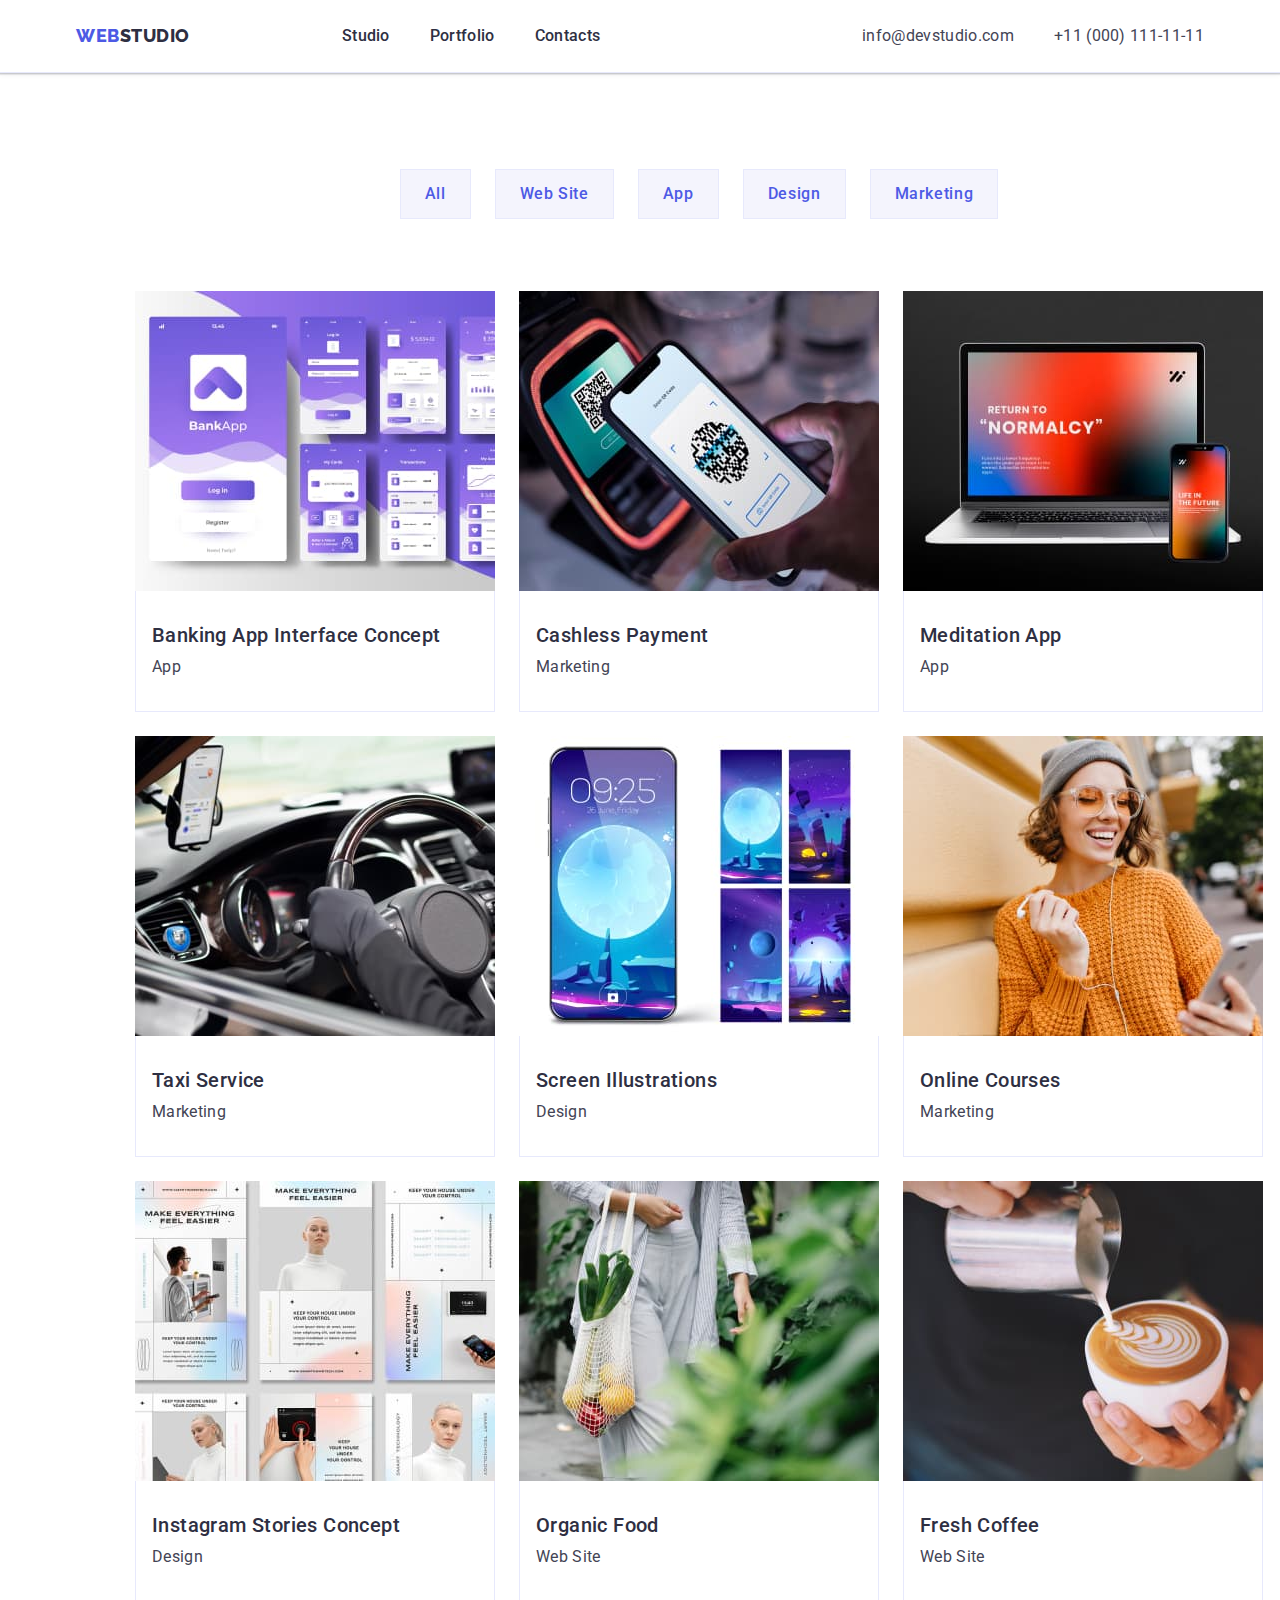
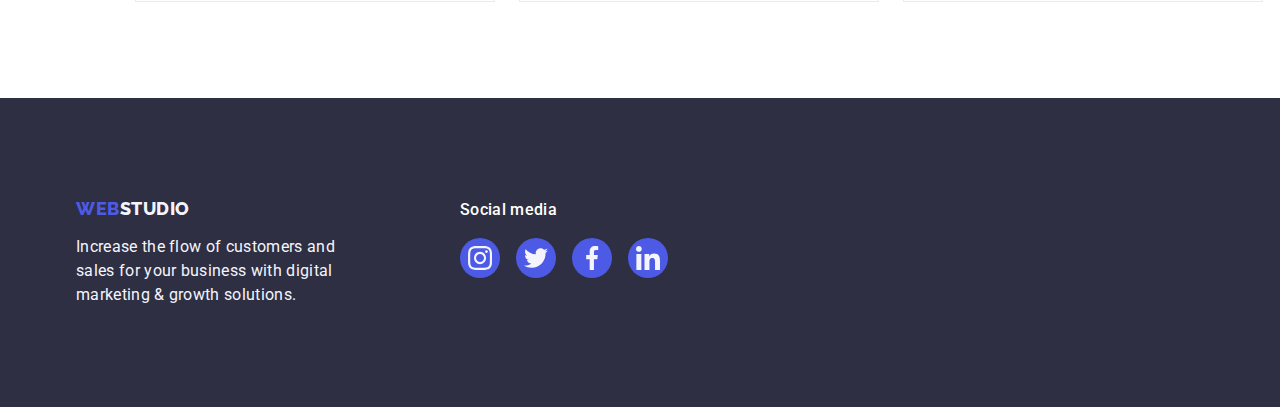
==== portfolio.html @ 1b587524 "Initial commit" ====
<!DOCTYPE html>
<html lang="en">
<head>
    <meta charset="UTF-8">
    <meta http-equiv="X-UA-Compatible" content="IE=edge">
    <meta name="viewport" content="width=device-width, initial-scale=1.0">
    <title>Portfolio</title>
<link rel="preconnect" href="https://fonts.googleapis.com">
<link rel="preconnect" href="https://fonts.gstatic.com" crossorigin>
<link href="https://fonts.googleapis.com/css2?family=Raleway:wght@800&family=Roboto:wght@400;500;700&display=swap"
 rel="stylesheet">
<link rel="stylesheet" href="https://cdnjs.cloudflare.com/ajax/libs/modern-normalize/1.1.0/modern-normalize.min.css">
<link rel="stylesheet" href="./css/styles.css">
</head>
<body>
    <!--Header-->
    <header class="header">
        <div class="container  main-nav">
            <nav class="site-nav">
                <a href="./index.html" class="logo logo-header link">Web<span class="header-brand">Studio</span></a>
    
                <ul class="site-menu list">
                    <li class="item"><a href="./index.html" class="menu link">Studio</a></li>
                    <li class="item"><a href="./portfolio.html" class="menu link">Portfolio</a></li>
                    <li class="item"><a href="" class="menu link">Contacts</a></li>
                </ul>
            </nav>
    
            <address class="adress">
                <ul class="adress-list list">
                    <li class="item">
                        <a href="mailto:info@devstudio.com" class="contact link">info@devstudio.com</a>
                    </li>
                    <li class="item">
                        <a href="tel:+110001111111" class="contact link">+11 (000) 111-11-11</a>
                    </li>
                </ul>
            </address>
        </div>
    </header>
<!--Main-->
<main>
    <!--Section Portfolio-->
    <section class="portfolio">
        
       <div class="container">
            <h1 class="visually-hidden">Portfolio</h1>
            <ul class="portfolio-filters list">
                <li class="item"><button type="button" class="button secondary">All</button></li>
                <li class="item"><button type="button" class="button secondary">Web Site</button></li>
                <li class="item"><button type="button" class="button secondary">App</button></li>
                <li class="item"><button type="button" class="button secondary">Design</button></li>
                <li class="item"><button type="button" class="button secondary">Marketing</button></li>
            </ul>
            <ul class="card-set list">
                <li class="card-set-item">
                    <a href="" class="link portfolio-item">                        
                        <img src="./images/portfolio/project-card1.jpg" alt="Banking App" width="360" height="300">
                            <div class="portfolio-card">
                                <h2 class="portfolio-title">Banking App Interface Concept</h2>
                                <p class="portfolio-description">App</p>
                            </div>
                    </a>
                </li>

                <li class="card-set-item">
                    <a href="" class="link portfolio-item">                       
                        <img src="./images/portfolio/project-card2.jpg" alt="Cashless Payment" width="360" height="300">
                            <div class="portfolio-card">
                                <h2 class="portfolio-title">Cashless Payment</h2>
                                <p class="portfolio-description">Marketing</p>
                            </div>
                    </a>
                </li>

                <li class="card-set-item">
                    <a href="" class="link portfolio-item">                       
                        <img src="./images/portfolio/project-card3.jpg" alt="Meditation App" width="360" height="300">
                            <div class="portfolio-card">
                                <h2 class="portfolio-title">Meditation App</h2>
                                <p class="portfolio-description">App</p>
                            </div>
                    </a>
                </li>

                <li class="card-set-item">
                    <a href="" class="link portfolio-item">                        
                        <img src="./images/portfolio/project-card4.jpg" alt="Taxi Service" width="360" height="300">
                            <div class="portfolio-card">
                                <h2 class="portfolio-title">Taxi Service</h2>
                                <p class="portfolio-description">Marketing</p>
                            </div>
                    </a>
                </li>

                <li class="card-set-item">
                    <a href="" class="link portfolio-item">                        
                        <img src="./images/portfolio/project-card5.jpg" alt="Screen Illustrations" width="360" height="300">
                            <div class="portfolio-card">
                                <h2 class="portfolio-title">Screen Illustrations</h2>
                                <p class="portfolio-description">Design</p>
                            </div>
                    </a>
                </li>

                <li class="card-set-item">
                    <a href="" class="link portfolio-item">                        
                        <img src="./images/portfolio/project-card6.jpg" alt="Online Courses" width="360" height="300">
                        <div class="portfolio-card">
                            <h2 class="portfolio-title">Online Courses</h2>
                            <p class="portfolio-description">Marketing</p>
                        </div>
                    </a>
                </li>

                <li class="card-set-item">
                    <a href="" class="link portfolio-item">
                        <img src="./images/portfolio/project-card7.jpg" alt="Instagram Stories Concept" width="360" height="300">
                            <div class="portfolio-card">
                                <h2 class="portfolio-title">Instagram Stories Concept</h2>
                                <p class="portfolio-description">Design</p>
                            </div>
                    </a>
                </li>

                <li class="card-set-item">
                    <a href="" class="link portfolio-item">
                         <img src="./images/portfolio/project-card8.jpg" alt="Organic Food" width="360" height="300">
                            <div class="portfolio-card">
                                <h2 class="portfolio-title">Organic Food</h2>
                                <p class="portfolio-description">Web Site</p>
                            </div>
                    </a>
                </li>

                <li class="card-set-item">
                    <a href="" class="link portfolio-item">
                         <img src="./images/portfolio/project-card9.jpg" alt="Fresh Coffee" width="360" height="300">
                            <div class="portfolio-card">
                                 <h2 class="portfolio-title">Fresh Coffee</h2>
                                 <p class="portfolio-description">Web Site</p>
                            </div>
                    </a>
                </li>
            </ul>
         
        </div>
    </section>
</main>
<!--Section Footer-->
    
    <footer class="footer">
        <div class="container footer-container">
    
            <div>
                <a href="./index.html" class=" footer-logo logo link">Web<span class="footer-brand">Studio</span></a>
                <p class="footer-description">
                    Increase the flow of customers and sales for your business
                    with digital marketing & growth solutions.
                </p>
            </div>
            <div>
                <p class="social-media">Social media</p>
                <ul class="icon-set icon-footer list">
                    <li class="icon-set-item">
                        <a href="" class="link social-icon social-icon-footer">
    
                            <svg width="24" height="24" class="social-btn">
                                <use href="./images/icon.svg#icon-instagram"></use>
                            </svg>
    
                        </a>
                    </li>
                    <li class="icon-set-item">
                        <a href="" class="link social-icon social-icon-footer">
                            <svg width="24" height="24" class="social-btn">
                                <use href="./images/icon.svg#icon-twitter"></use>
                            </svg>
                        </a>
                    </li>
                    <li class="icon-set-item">
                        <a href="" class="link social-icon social-icon-footer">
                            <svg width="24" height="24" class="social-btn">
                                <use href="./images/icon.svg#icon-facebook"></use>
                            </svg>
                        </a>
                    </li>
                    <li class="icon-set-item">
                        <a href="" class="link social-icon social-icon-footer">
                            <svg width="24" height="24" class="social-btn">
                                <use href="./images/icon.svg#icon-linkedin"></use>
                            </svg>
                        </a>
                    </li>
                </ul>
            </div>
        
    
        </div>
    </footer>
</body>
</html>
---- css/styles.css ----
:root{

        --color-iris: #4d5ae5;
        --color-ocean: #404bbf;
        --color-navy-blue: #2e2f42;
        --color-green: #31d0aa;
        --color-slate: #434455;
        --color-light-slate: #8e8f99;        
        --color-cornflower: #e7e9fc;
        --color-cloud: #f4f4fd;        
        --color-navy-blue-modal: #2e2f42;
        --color-grey: #2e2f42;
        --color-white: #ffffff;
        --color-dairy: #fcfcfc;
        --color-icon: #afb1b8;
        --items: 3;
        --indent: 24px;
}

body {
    background-color: var(--color-white);
    color:var(--color-slate);
    font-family: Roboto, sans-serif;    
}

img {
    display: block;
    max-width: 100%;
    height: auto;
}

h1,h2,h3,h4,h5,h6,p {
    margin: 0;
}

.section {
    padding-top: 120px;
    padding-bottom: 120px;
}

.container {
    margin-right: auto;
    margin-left: auto;
    width: 1158px;
    padding: 0 15px;
}

.list{
    list-style: none;
    padding: 0;
    margin: 0;
}

.link{
    text-decoration: none;
}

.visually-hidden {
    position: absolute;
    width: 1px;
    height: 1px;
    margin: -1px;
    border: 0;
    padding: 0;
    white-space: nowrap;
    clip-path: inset(100%);
    clip: rect(0 0 0 0);
    overflow: hidden;
}

.subtitle {
    margin-top: 0;
    margin-bottom: 8px;

    color: var(--color-navy-blue);
    font-weight: 500;
    font-size: 20px;
    line-height: 1.2;
    letter-spacing: 0.02em;
    text-transform: capitalize;
}

.description {
    margin-top: 0;
    margin-bottom: 0;
    letter-spacing: 0.02em;
    font-size: 16px;
    line-height: 1.5;
}

/**
  |============================
  | Social icons
  |============================
*/
.social-icon {
    display: flex;
    align-items: center;
    justify-content: center;
    border-radius: 50%;
    width: 100%;
    height: 100%;
    background-color: var(--color-iris);
}
.icon-set {
    display: flex;
    justify-content: center;
    gap: var(--indent);
}

.icon-set-item {
    width: 40px;
    height: 40px;
}

.social-btn {
    fill: var(--color-cloud);
}

/**
  |============================
  | Buttons
  |============================
*/

.button {
    display: block;       
    text-align: center;    

    font-family: inherit;
    font-weight: 500;
    font-size: 16px;
    line-height: 1.5;
    letter-spacing: 0.04em;

    color: var(--color-white);
    background-color: var(--color-iris);  
    
    cursor: pointer;   
    
}

.button.primary {
    min-width: 169px;
    height: 56px;
    padding: 16px 32px;
    margin: 0 auto;
    border: none;
    border-radius: 4px;
    
    color: var(--color-white);
    background-color: var(--color-iris);
}

.button.secondary {
    padding: 12px 24px;
    color: var(--color-iris);

    background-color: var(--color-cloud);
    border: 1px solid var(--color-cornflower);
}

.button.primary:hover,
.button.primary:focus {
    background-color: var(--color-ocean);
}

.button.secondary:hover,
.button.secondary:focus {
    color: var(--color-white);
    background-color: var(--color-ocean);

    border: 1px solid transparent;
    box-shadow: 0px 3px 1px rgba(0, 0, 0, 0.1),
        0px 2px 1px rgba(0, 0, 0, 0.08),
        0px 2px 2px rgba(0, 0, 0, 0.12);
}

/**
  |============================
  | Logo
  |============================
*/

.logo {
    display: block;
    padding: 24px 0;      
    
    font-family: Raleway, sans-serif;
    font-weight: 800;
    font-size: 18px;
    line-height: 1.17;
    letter-spacing: 0.03em;
    text-transform: uppercase;

    color: var(--color-iris);
}

/**
  |============================
  | Card-set
  |============================
*/

.card-set {
    display: flex;
    flex-wrap: wrap;
    gap: var(--indent);
}

.card-set-item{
    width: calc((100% - var(--indent) * (var(--items) - 1)) / var(--items));
}

/**
  |============================
  | Header
  |============================
*/

.header {
    border-bottom: 1px solid var(--color-cornflower);
    box-shadow: 0px 2px 1px rgba(46, 47, 66, 0.08),
        0px 1px 1px rgba(46, 47, 66, 0.16),
        0px 1px 6px rgba(46, 47, 66, 0.08);
}

.logo-header{
    margin-right: 76px;
}

.main-nav{
    display: flex;       
    align-items: center;
}

.header-brand {
    
    color: var(--color-navy-blue);
}

.header-brand:hover,
.header-brand:focus {
    color: var(--color-iris);
}

.site-nav{
    display: flex;
    align-items: center;
    margin-right: auto;
}

.site-menu {
    display: flex;
    margin-left: 76px;
    gap: 40px;   
}

.site-menu .menu {
    display: block;
    padding: 24px 0;
   
    font-weight: 500;
    font-size: 16px;
    line-height: 1.5;  
    letter-spacing: 0.02em; 

    color: var(--color-navy-blue);
}

.site-menu .menu:hover,
.site-menu .menu:focus
{
    color:var(--color-ocean);
}
.adress{
    display: flex;
    font-style: normal;
   
}

.adress-list{
    display: flex;
    gap: 40px;   
}

.adress-list .contact{
    display: block;
    padding: 24px 0;

    font-size: 16px;
    line-height: 1.5;
    letter-spacing: 0.02em;

    color: var(--color-slate);
}

.adress-list .contact:hover,
.adress-list .contact:focus
{
    color:var(--color-ocean);
}

.title {
    margin-bottom: 72px;
    text-align: center;
    
    font-weight: 700;
    font-size: 36px;
    line-height: 1.1;
    letter-spacing: 0.02em;    
    text-transform: capitalize;

    color: var(--color-navy-blue);
}

/**
  |============================
  | section hero
  |============================
*/

.hero {
    max-width: 1440px;
    min-height: 600px;
    padding-top: 188px;
    padding-bottom: 188px;
    text-align: center;
    margin-left: auto;
    margin-right: auto;

    background-color: var(--color-iris);
    background-image: linear-gradient(rgba(46, 47, 66, 0.7), rgba(46, 47, 66, 0.7)),
    url(../images/img-name.jpg);
    background-repeat: no-repeat;
    background-position: center;
    background-size: cover; 
}

.hero-title{
    max-width: 496px;
    margin: 0 auto 48px;
      
    font-style: normal;
    font-weight: 700;
    font-size: 56px;
    line-height: 1.07;
    letter-spacing: 0.02em; 

    color: var(--color-white);
}

/**
  |============================
  | Section Features
  |============================
*/

.features-list {
    --items: 4;
}

.svg-icon {
    height: 112px;
    padding: 24px 100px;
    margin-bottom: 8px;
    display: flex;
    align-items: center;
    justify-content: center;
    border-radius: 4px;   
   
    background-color: var(--color-cloud);
}

/**
  |============================
  | Section Works
  |============================
*/

.section-work {
    padding-top: 0;
}

/**
  |============================
  | Section Team
  |============================
*/

.section-team {
    background-color: var(--color-cloud);
}

.team-list {
    --items: 4;
}

.team-list .item {
    background-color: var(--color-white);
    box-shadow: 0px 1px 6px rgba(46, 47, 66, 0.08), 0px 1px 1px rgba(46, 47, 66, 0.16), 0px 2px 1px rgba(46, 47, 66, 0.08);
    border-radius: 0px 0px 4px 4px;
}

.team-card {
    padding: 32px 0;
}

.team-subtitle {
   text-align: center;
}

.team-description {
    text-align: center;
    margin-bottom: 8px;
}

.social-icon-team:hover,
.social-icon-team:focus {
    background-color: var(--color-ocean);
}

/**
  |============================
  | Section Customers
  |============================
*/

.link-customers{
    display: flex;
    align-items: center;
    justify-content: center;
    width: 100%;
    height: 100%;
    border: 1px solid var(--color-light-slate);    
    border-radius: 4px;

    color: var(--color-icon);
}

.link-customers:hover,
.link-customers:focus {
    border-color: var(--color-ocean);
    color: var(--color-ocean);
   
}

.list-customers{
    --items: 6;
}

.customer-card {
    height: 88px;
}

.icon-customers {
 fill: currentColor;
}

/**
  |============================
  | Footer
  |============================
*/

.footer{
    padding-top: 100px;
    padding-bottom: 100px;

    background-color: var(--color-navy-blue);
    color: var(--color-cloud);
    
}

.footer-container{
    display: flex;
    align-items: baseline;
    gap: 120px;
}

.footer-logo {
    margin-bottom: 16px;
    padding: 0;
}

.footer-brand{
    color: var(--color-cloud);
}

.footer-brand:hover,
.footer-brand:focus{
    color: var(--color-iris);
}

.footer-description {
    width: 264px;  

    font-size: 16px;
    line-height: 1.5;
    letter-spacing: 0.02em;   
       
    color: var(--color-cloud);
}

.social-media{
    margin-bottom: 16px;

    font-weight: 500;
    font-size: 16px;
    line-height: 1.5;
    letter-spacing: 0.02em;

    color: var(--color-white);
}

.icon-footer {
    --indent: 16px;
}

.social-icon-footer:hover,
.social-icon-footer:focus {
    background-color: var(--color-green);
}

/**
  |============================
  | Portfolio
  |============================
*/

.portfolio{
    padding: 96px 120px;
}

.portfolio-filters {
    display: flex;
    justify-content: center;
    margin-bottom: 72px;
    gap: 24px;
}

.portfolio-item {
    display: block;
}

.portfolio-item:hover,
.portfolio-item:focus {
    box-shadow: 0px 1px 6px rgba(46, 47, 66, 0.08),
        0px 1px 1px rgba(46, 47, 66, 0.16),
        0px 2px 1px rgba(46, 47, 66, 0.08);
}

.portfolio-card {
    padding: 32px 16px;
    border: 1px solid var(--color-cornflower);
    border-top: none;
}

.portfolio-title {
    font-weight: 500;
    font-size: 20px;
    line-height: 1.2;
    letter-spacing: 0.02em;
    margin-bottom: 8px;

    color: var(--color-navy-blue);
}

.portfolio-description{
    font-size: 16px;
    line-height: 1.5;
    letter-spacing: 0.02em;

    color: var(--color-slate);
}
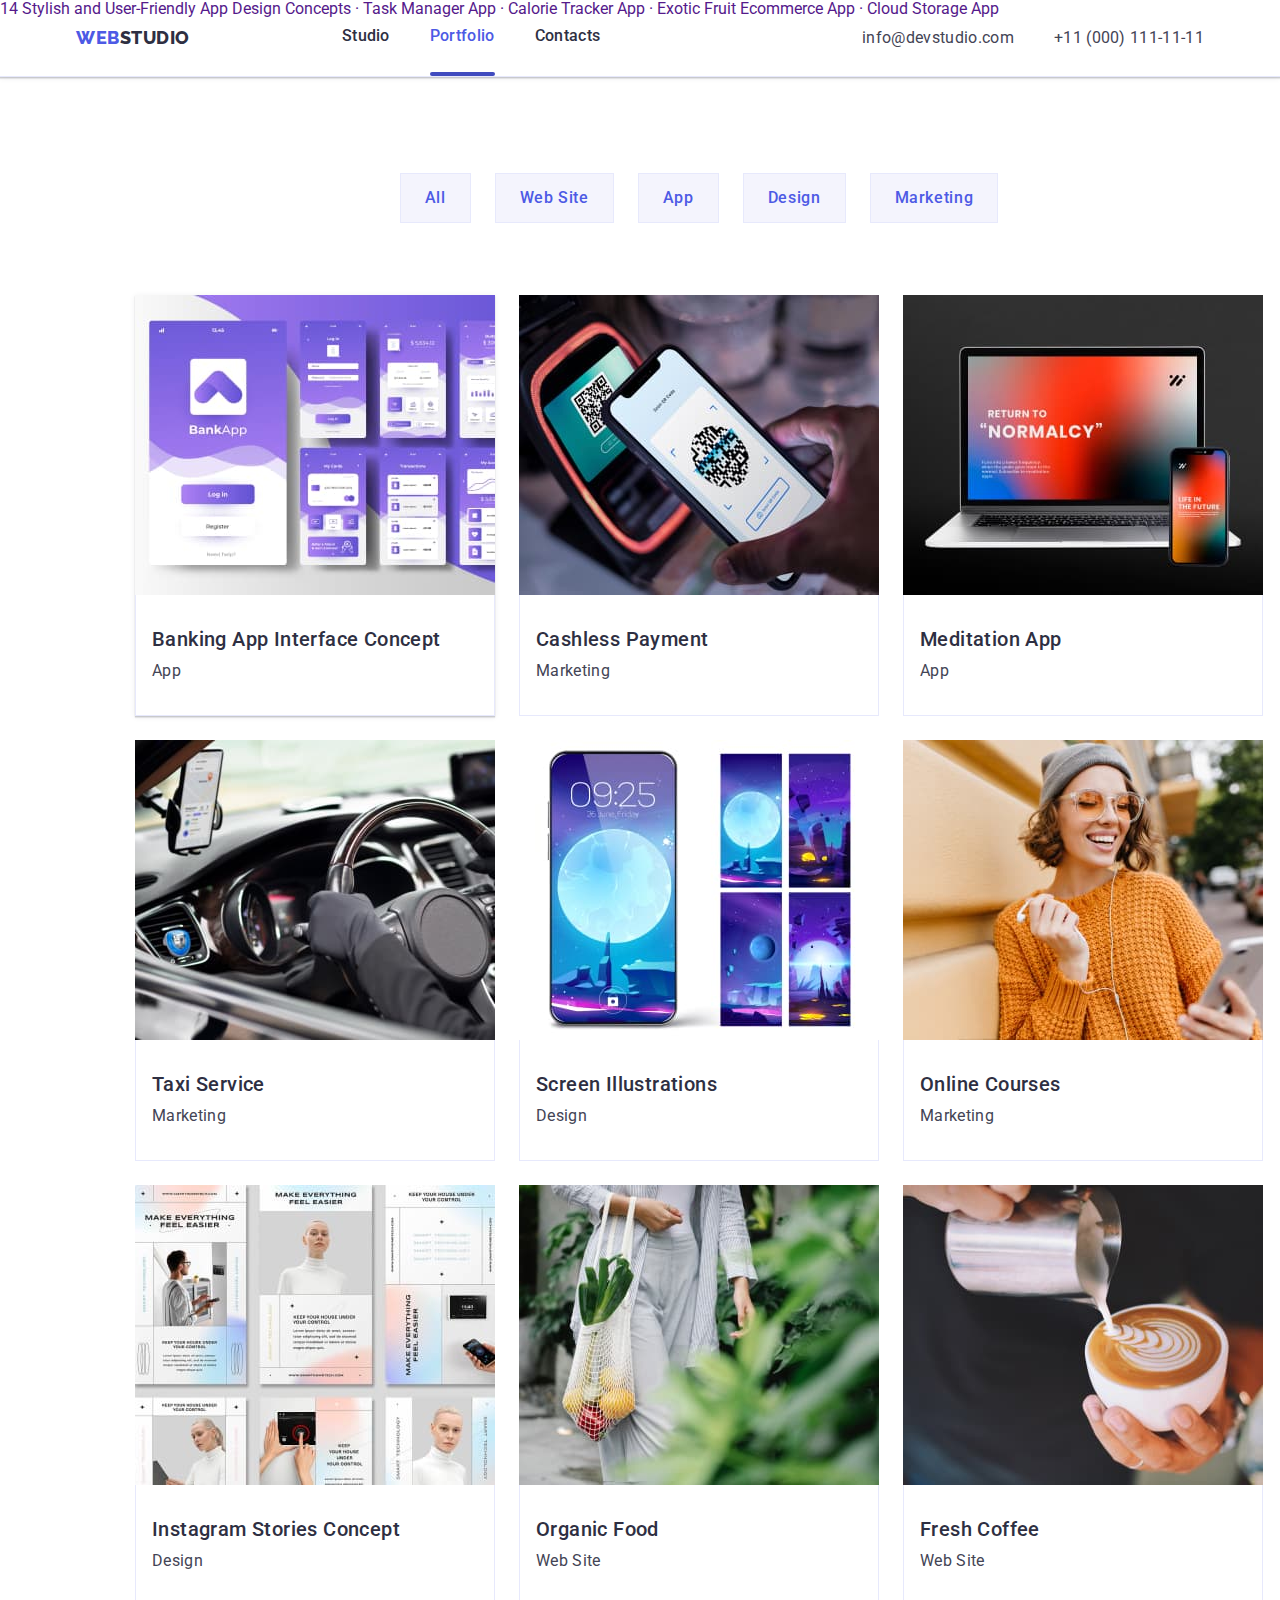
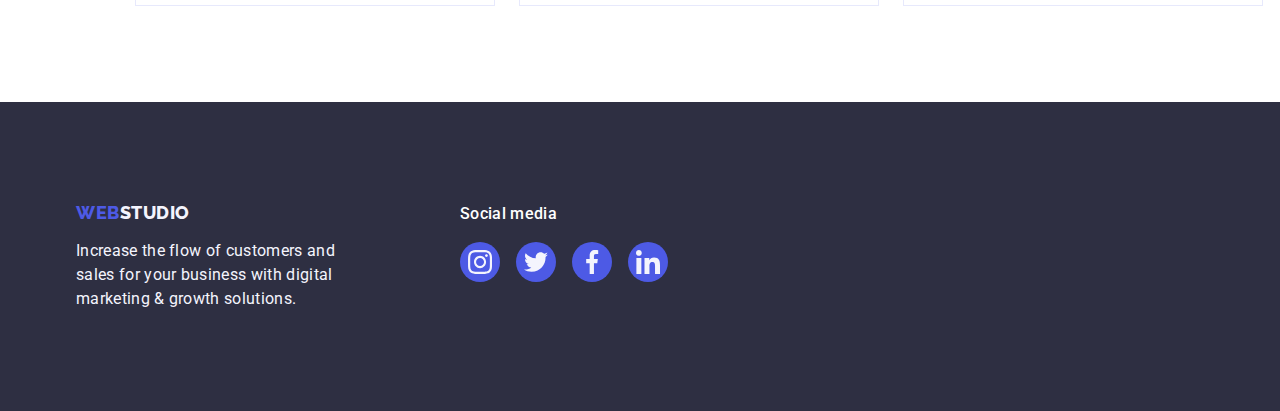
==== commit 73e3d235: "u" ====
--- a/portfolio.html
+++ b/portfolio.html
@@ -21,7 +21,7 @@
     
                 <ul class="site-menu list">
                     <li class="item"><a href="./index.html" class="menu link">Studio</a></li>
-                    <li class="item"><a href="./portfolio.html" class="menu link">Portfolio</a></li>
+                    <li class="item current-link"><a href="./portfolio.html" class="menu link current-page">Portfolio</a></li>
                     <li class="item"><a href="" class="menu link">Contacts</a></li>
                 </ul>
             </nav>
@@ -54,9 +54,16 @@
             </ul>
             <ul class="card-set list">
                 <li class="card-set-item">
-                    <a href="" class="link portfolio-item">                        
-                        <img src="./images/portfolio/project-card1.jpg" alt="Banking App" width="360" height="300">
-                            <div class="portfolio-card">
+                    <a href="" class="link portfolio-item">   
+                            <div class="portfolio-thumb">                    
+                                <img src="./images/portfolio/project-card1.jpg" alt="Banking App" width="360" height="300">                        
+                            </div> 
+                            <div class="product-description">
+                                <p>
+                                    14 Stylish and User-Friendly App Design Concepts · Task Manager App · Calorie Tracker App · Exotic Fruit Ecommerce App · Cloud Storage App
+                                </p>
+                            </div>
+                    <div class="portfolio-card">
                                 <h2 class="portfolio-title">Banking App Interface Concept</h2>
                                 <p class="portfolio-description">App</p>
                             </div>
--- a/css/styles.css
+++ b/css/styles.css
@@ -273,10 +273,23 @@
 {
     color:var(--color-ocean);
 }
+
+.site-menu .current-page {
+    color: var(--color-iris);
+}
+
+.site-menu .current-link::after {
+    display: block;  
+    content: "";
+    width: 100%;
+    height: 4px;
+    background-color: var(--color-ocean);    
+    border-radius: 2px;
+}
+
 .adress{
     display: flex;
-    font-style: normal;
-   
+    font-style: normal;   
 }
 
 .adress-list{
@@ -540,15 +553,46 @@
 }
 
 .portfolio-item {
-    display: block;
-}
-
+    display: block; 
+}
+.portfolio-thumb {
+   position: relative;
+}
+
+.portfolio-thumb::before {
+    display: inline-block;
+    position:absolute;
+    content: "";
+    width: 100%;
+    height: 100%;
+    background-color: var(--color-iris);
+    opacity: 0;
+ }
+.portfolio-thumb:hover::before {
+    opacity: 1;
+ }
 .portfolio-item:hover,
 .portfolio-item:focus {
     box-shadow: 0px 1px 6px rgba(46, 47, 66, 0.08),
         0px 1px 1px rgba(46, 47, 66, 0.16),
         0px 2px 1px rgba(46, 47, 66, 0.08);
 }
+
+.product-description {
+    position: absolute;
+    top: 0;
+    left: 0;
+    width: 100%;
+    height: 100%;
+    opacity: 1;
+ }
+.product-description:hover {
+    opacity: 1; 
+}
+.portfolio-thumb {
+   position: relative;
+}
+
 
 .portfolio-card {
     padding: 32px 16px;
@@ -574,4 +618,49 @@
     color: var(--color-slate);
 }
 
-
+/* Modal wiev*/
+
+.backdrop{
+  position: fixed;
+  top: 0;
+  left: 0;
+  width: 100%;
+  height: 100%;
+  background-color: linear-gradient(rgba(46, 47, 66, 0.7), rgba(46, 47, 66, 0.7));
+}
+
+.backdrop.is-hidden {
+  opacity: 0;
+  pointer-events: none;
+  }
+
+.modal{
+    position: absolute;
+    top: 50%;
+    left: 50%;
+    transform: translate(-50%, -50%);
+
+    min-width: 408px;
+    min-height: 576px;
+    
+    background-color: var(--color-white);
+} 
+
+.btn-close {
+    position: absolute;
+    right: 0;
+    top: 0;
+
+    display: block;
+    width: 24px;
+    height: 24px;       
+    text-align: center;    
+    border: none;
+
+    background-image: url(../images/main-page/close.png);
+    background-repeat: no-repeat;
+    background-position: center;
+    background-size: cover; 
+   
+    background-color: var(--color-white);
+  } 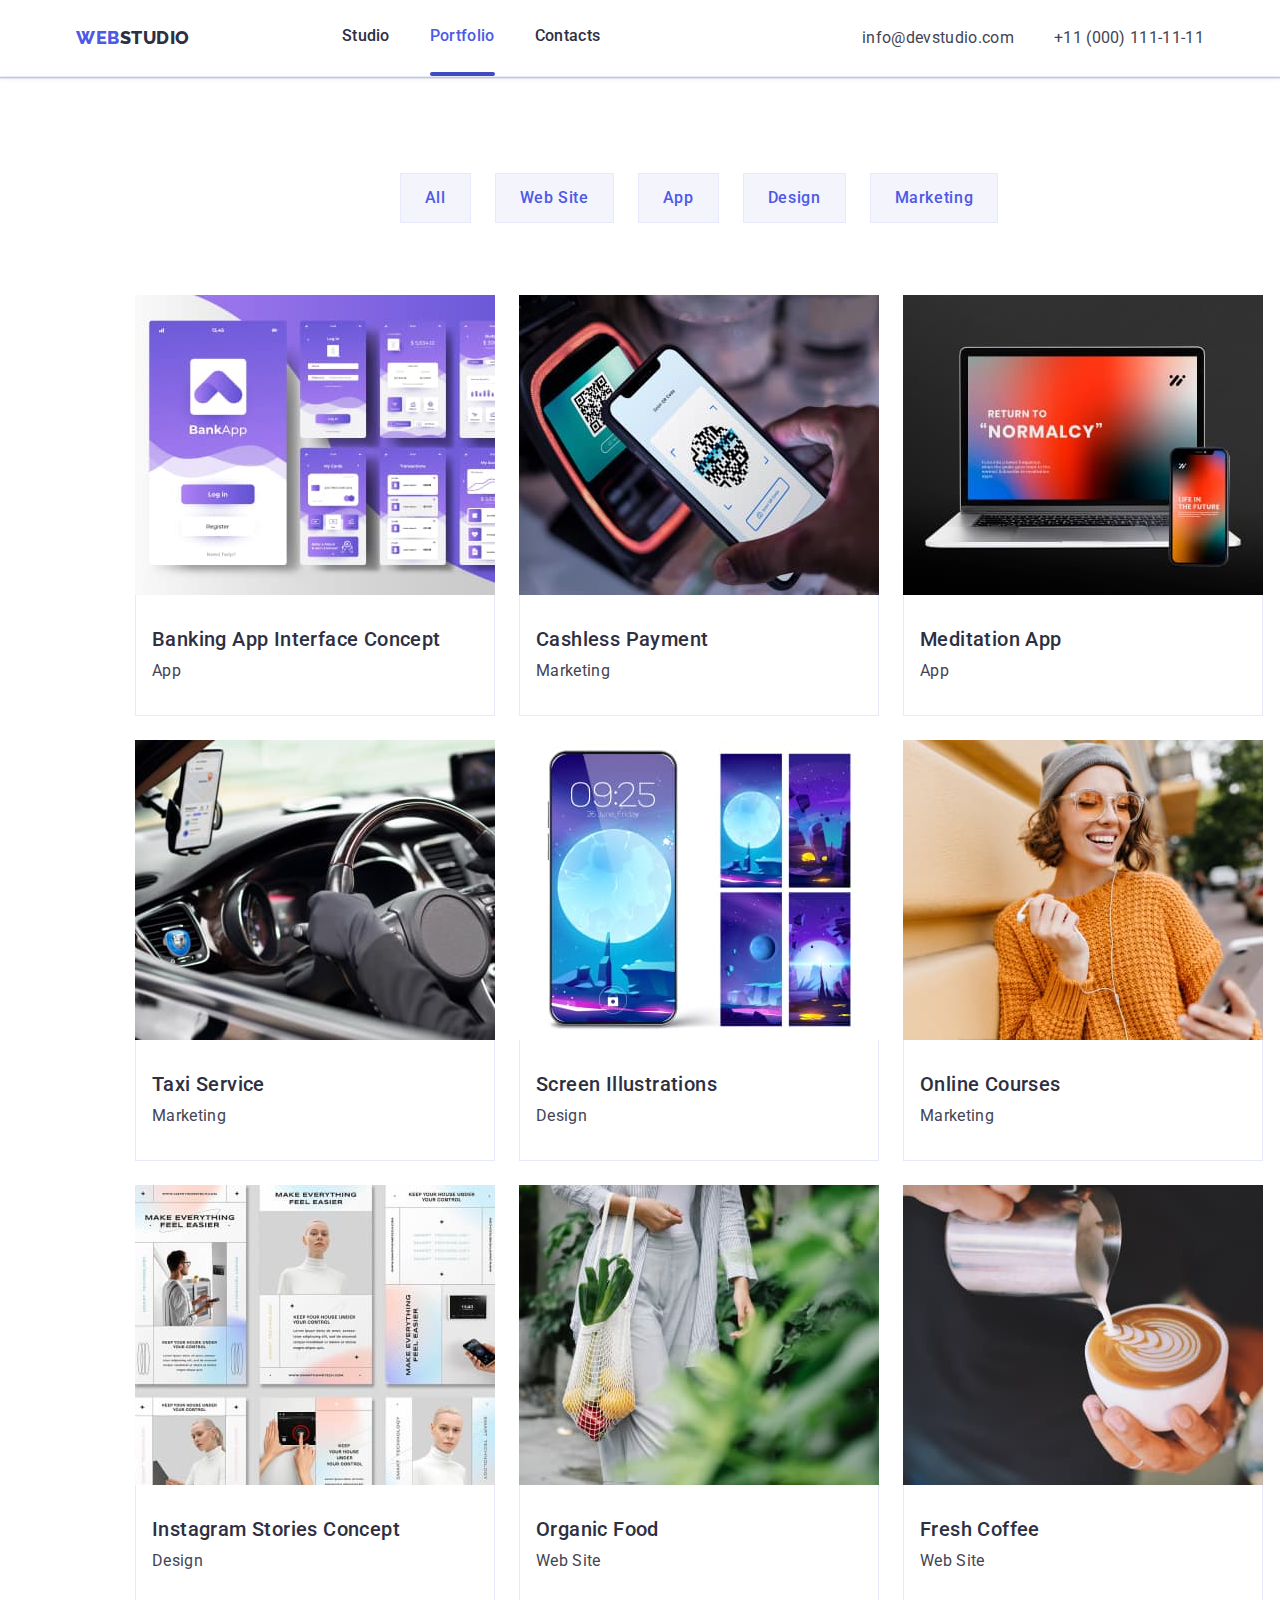
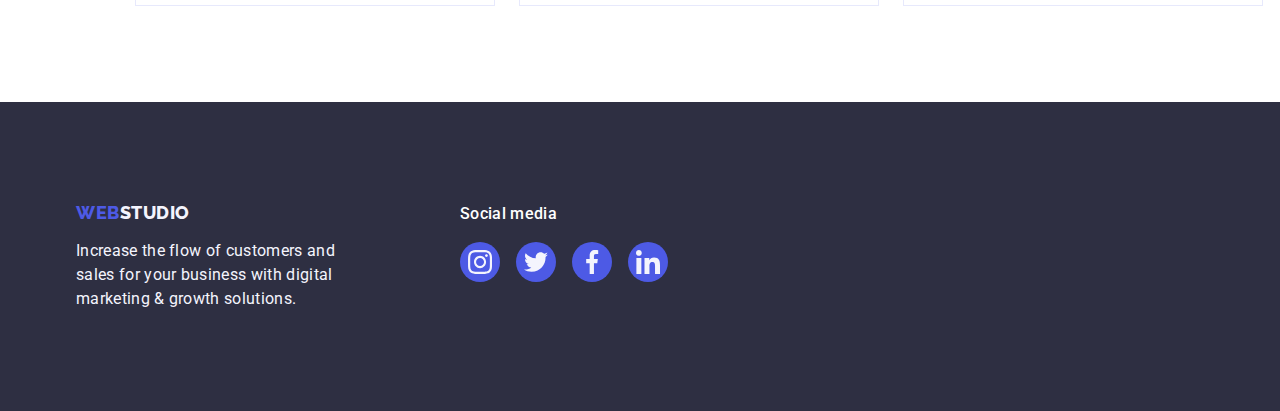
==== commit 722a8f16: "update styles.css" ====
--- a/portfolio.html
+++ b/portfolio.html
@@ -55,15 +55,18 @@
             <ul class="card-set list">
                 <li class="card-set-item">
                     <a href="" class="link portfolio-item">   
-                            <div class="portfolio-thumb">                    
+                               <div class="portfolio-thumb">               
+                                
                                 <img src="./images/portfolio/project-card1.jpg" alt="Banking App" width="360" height="300">                        
-                            </div> 
+                            
                             <div class="product-description">
                                 <p>
                                     14 Stylish and User-Friendly App Design Concepts · Task Manager App · Calorie Tracker App · Exotic Fruit Ecommerce App · Cloud Storage App
                                 </p>
                             </div>
-                    <div class="portfolio-card">
+                            </div>
+                           
+                            <div class="portfolio-card">
                                 <h2 class="portfolio-title">Banking App Interface Concept</h2>
                                 <p class="portfolio-description">App</p>
                             </div>
@@ -71,18 +74,40 @@
                 </li>
 
                 <li class="card-set-item">
-                    <a href="" class="link portfolio-item">                       
-                        <img src="./images/portfolio/project-card2.jpg" alt="Cashless Payment" width="360" height="300">
-                            <div class="portfolio-card">
+                    <a href="" class="link portfolio-item"> 
+                        <div class="portfolio-thumb">
+                        
+                            <img src="./images/portfolio/project-card2.jpg" alt="Cashless Payment" width="360" height="300">
+                       
+                        <div class="product-description">
+                            <p>
+                                14 Stylish and User-Friendly App Design Concepts · Task Manager App · Calorie Tracker App · Exotic Fruit Ecommerce
+                                App · Cloud Storage App
+                            </p>
+                        </div>  
+                        </div> 
+                        
+                        <div class="portfolio-card">
                                 <h2 class="portfolio-title">Cashless Payment</h2>
                                 <p class="portfolio-description">Marketing</p>
-                            </div>
-                    </a>
-                </li>
-
-                <li class="card-set-item">
-                    <a href="" class="link portfolio-item">                       
-                        <img src="./images/portfolio/project-card3.jpg" alt="Meditation App" width="360" height="300">
+                        </div>
+                    </a>
+                </li>
+
+                <li class="card-set-item">
+                    <a href="" class="link portfolio-item">  
+                        <div class="portfolio-thumb">
+                        
+                            <img src="./images/portfolio/project-card3.jpg" alt="Meditation App" width="360" height="300">
+                            
+                            <div class="product-description">
+                                <p>
+                                    14 Stylish and User-Friendly App Design Concepts · Task Manager App · Calorie Tracker App · Exotic Fruit
+                                    Ecommerce
+                                    App · Cloud Storage App
+                                </p>
+                            </div>
+                            </div>
                             <div class="portfolio-card">
                                 <h2 class="portfolio-title">Meditation App</h2>
                                 <p class="portfolio-description">App</p>
@@ -91,28 +116,64 @@
                 </li>
 
                 <li class="card-set-item">
-                    <a href="" class="link portfolio-item">                        
-                        <img src="./images/portfolio/project-card4.jpg" alt="Taxi Service" width="360" height="300">
-                            <div class="portfolio-card">
+                    <a href="" class="link portfolio-item">
+                        <div class="portfolio-thumb">
+                        
+                            <img src="./images/portfolio/project-card4.jpg" alt="Taxi Service" width="360" height="300">
+                       
+                        <div class="product-description">
+                            <p>
+                                14 Stylish and User-Friendly App Design Concepts · Task Manager App · Calorie Tracker App · Exotic Fruit
+                                Ecommerce
+                                App · Cloud Storage App
+                            </p>
+                            </div>
+                        </div>
+                           
+                        <div class="portfolio-card">
                                 <h2 class="portfolio-title">Taxi Service</h2>
                                 <p class="portfolio-description">Marketing</p>
-                            </div>
-                    </a>
-                </li>
-
-                <li class="card-set-item">
-                    <a href="" class="link portfolio-item">                        
+                        </div>
+                    </a>
+                </li>
+
+                <li class="card-set-item">
+                    <a href="" class="link portfolio-item">   
+                        <div class="portfolio-thumb">
+
                         <img src="./images/portfolio/project-card5.jpg" alt="Screen Illustrations" width="360" height="300">
-                            <div class="portfolio-card">
+                           
+                        <div class="product-description">
+                                <p>
+                                    14 Stylish and User-Friendly App Design Concepts · Task Manager App · Calorie Tracker App · Exotic Fruit
+                                    Ecommerce
+                                    App · Cloud Storage App
+                                </p>
+                        </div>
+                        </div> 
+                            
+                        <div class="portfolio-card">
                                 <h2 class="portfolio-title">Screen Illustrations</h2>
                                 <p class="portfolio-description">Design</p>
-                            </div>
-                    </a>
-                </li>
-
-                <li class="card-set-item">
-                    <a href="" class="link portfolio-item">                        
-                        <img src="./images/portfolio/project-card6.jpg" alt="Online Courses" width="360" height="300">
+                        </div>
+                    </a>
+                </li>
+
+                <li class="card-set-item">
+                    <a href="" class="link portfolio-item">
+                        <div class="portfolio-thumb">
+                        
+                            <img src="./images/portfolio/project-card6.jpg" alt="Online Courses" width="360" height="300">
+                        
+                        <div class="product-description">
+                            <p>
+                                14 Stylish and User-Friendly App Design Concepts · Task Manager App · Calorie Tracker App · Exotic Fruit
+                                Ecommerce
+                                App · Cloud Storage App
+                            </p>
+                        </div>
+                        </div>
+
                         <div class="portfolio-card">
                             <h2 class="portfolio-title">Online Courses</h2>
                             <p class="portfolio-description">Marketing</p>
@@ -122,17 +183,40 @@
 
                 <li class="card-set-item">
                     <a href="" class="link portfolio-item">
-                        <img src="./images/portfolio/project-card7.jpg" alt="Instagram Stories Concept" width="360" height="300">
-                            <div class="portfolio-card">
+                        <div class="portfolio-thumb">
+                            <img src="./images/portfolio/project-card7.jpg" alt="Instagram Stories Concept" width="360" height="300">
+                            
+                        <div class="product-description">
+                                <p>
+                                    14 Stylish and User-Friendly App Design Concepts · Task Manager App · Calorie Tracker App · Exotic Fruit
+                                    Ecommerce
+                                    App · Cloud Storage App
+                                </p>
+                        </div>
+                        </div>
+                            
+                        <div class="portfolio-card">
                                 <h2 class="portfolio-title">Instagram Stories Concept</h2>
                                 <p class="portfolio-description">Design</p>
-                            </div>
-                    </a>
-                </li>
-
-                <li class="card-set-item">
-                    <a href="" class="link portfolio-item">
-                         <img src="./images/portfolio/project-card8.jpg" alt="Organic Food" width="360" height="300">
+                        </div>
+                    </a>
+                </li>
+
+                <li class="card-set-item">
+                    <a href="" class="link portfolio-item">
+                        <div class="portfolio-thumb">
+                        
+                            <img src="./images/portfolio/project-card8.jpg" alt="Organic Food" width="360" height="300">
+                           
+                         <div class="product-description">
+                                <p>
+                                    14 Stylish and User-Friendly App Design Concepts · Task Manager App · Calorie Tracker App · Exotic Fruit
+                                    Ecommerce
+                                    App · Cloud Storage App
+                                </p>
+                        </div>
+                        </div>
+
                             <div class="portfolio-card">
                                 <h2 class="portfolio-title">Organic Food</h2>
                                 <p class="portfolio-description">Web Site</p>
@@ -142,11 +226,23 @@
 
                 <li class="card-set-item">
                     <a href="" class="link portfolio-item">
-                         <img src="./images/portfolio/project-card9.jpg" alt="Fresh Coffee" width="360" height="300">
-                            <div class="portfolio-card">
+                        <div class="portfolio-thumb">
+                         
+                            <img src="./images/portfolio/project-card9.jpg" alt="Fresh Coffee" width="360" height="300">
+                            
+                        <div class="product-description">
+                                <p>
+                                    14 Stylish and User-Friendly App Design Concepts · Task Manager App · Calorie Tracker App · Exotic Fruit
+                                    Ecommerce
+                                    App · Cloud Storage App
+                                </p>
+                        </div>
+                        </div>
+
+                        <div class="portfolio-card">
                                  <h2 class="portfolio-title">Fresh Coffee</h2>
                                  <p class="portfolio-description">Web Site</p>
-                            </div>
+                        </div>
                     </a>
                 </li>
             </ul>
--- a/css/styles.css
+++ b/css/styles.css
@@ -219,6 +219,7 @@
 */
 
 .header {
+    
     border-bottom: 1px solid var(--color-cornflower);
     box-shadow: 0px 2px 1px rgba(46, 47, 66, 0.08),
         0px 1px 1px rgba(46, 47, 66, 0.16),
@@ -334,6 +335,7 @@
 */
 
 .hero {
+    position: relative;
     max-width: 1440px;
     min-height: 600px;
     padding-top: 188px;
@@ -559,15 +561,6 @@
    position: relative;
 }
 
-.portfolio-thumb::before {
-    display: inline-block;
-    position:absolute;
-    content: "";
-    width: 100%;
-    height: 100%;
-    background-color: var(--color-iris);
-    opacity: 0;
- }
 .portfolio-thumb:hover::before {
     opacity: 1;
  }
@@ -584,7 +577,8 @@
     left: 0;
     width: 100%;
     height: 100%;
-    opacity: 1;
+    opacity: 0;
+    background-color: var(--color-iris);
  }
 .product-description:hover {
     opacity: 1; 
@@ -618,7 +612,11 @@
     color: var(--color-slate);
 }
 
-/* Modal wiev*/
+/**
+  |============================
+  | Modal wiev
+  |============================
+*/
 
 .backdrop{
   position: fixed;
@@ -627,6 +625,8 @@
   width: 100%;
   height: 100%;
   background-color: linear-gradient(rgba(46, 47, 66, 0.7), rgba(46, 47, 66, 0.7));
+outline: 1px solid red;
+
 }
 
 .backdrop.is-hidden {
@@ -636,14 +636,18 @@
 
 .modal{
     position: absolute;
-    top: 50%;
-    left: 50%;
-    transform: translate(-50%, -50%);
-
-    min-width: 408px;
-    min-height: 576px;
-    
-    background-color: var(--color-white);
+    /*top: 50%;
+    left: 50%;*/
+    top: 88px;
+    left: 516px;
+    
+   /* transform: translate(-50%, -50%);*/
+    width: 408px;
+    height: 576px;
+    
+    background: #FCFCFC;
+    box-shadow: 0px 1px 1px rgba(0, 0, 0, 0.14), 0px 1px 3px rgba(0, 0, 0, 0.12), 0px 2px 1px rgba(0, 0, 0, 0.2);
+        border-radius: 4px;
 } 
 
 .btn-close {
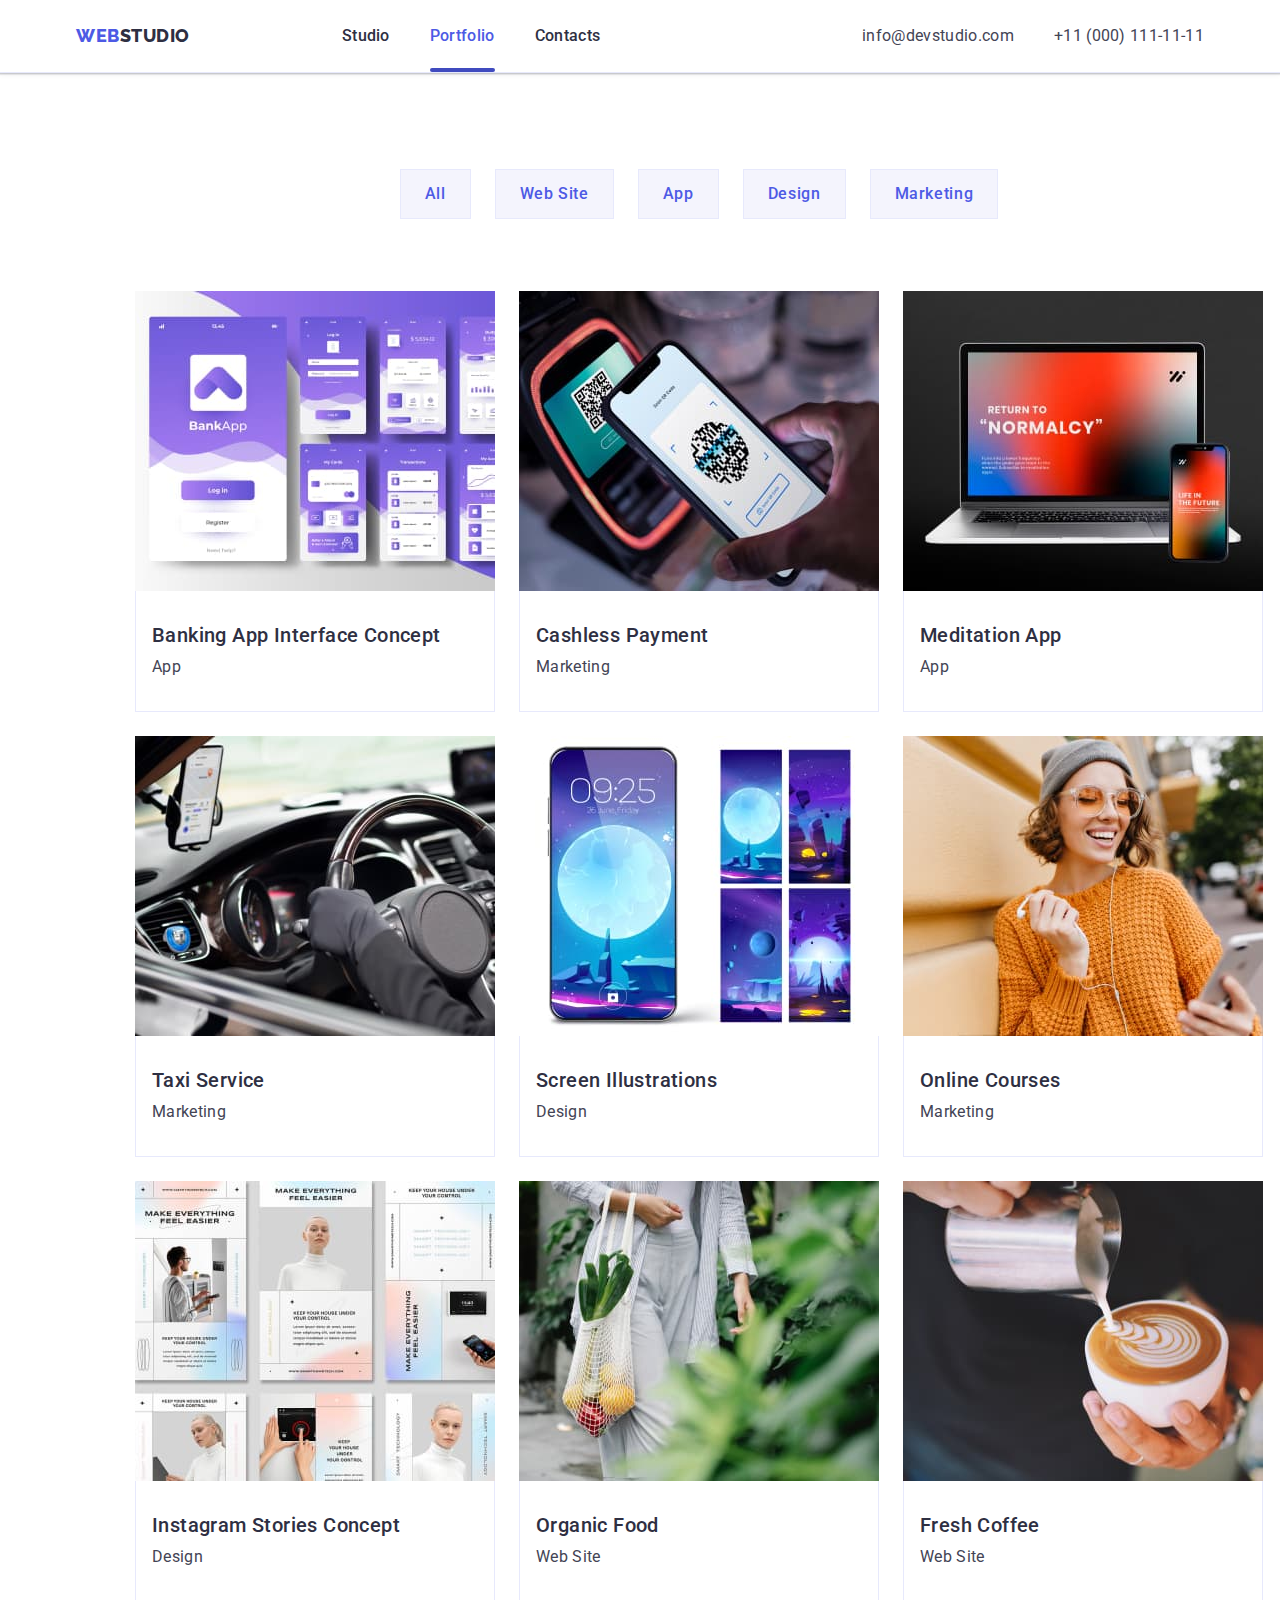
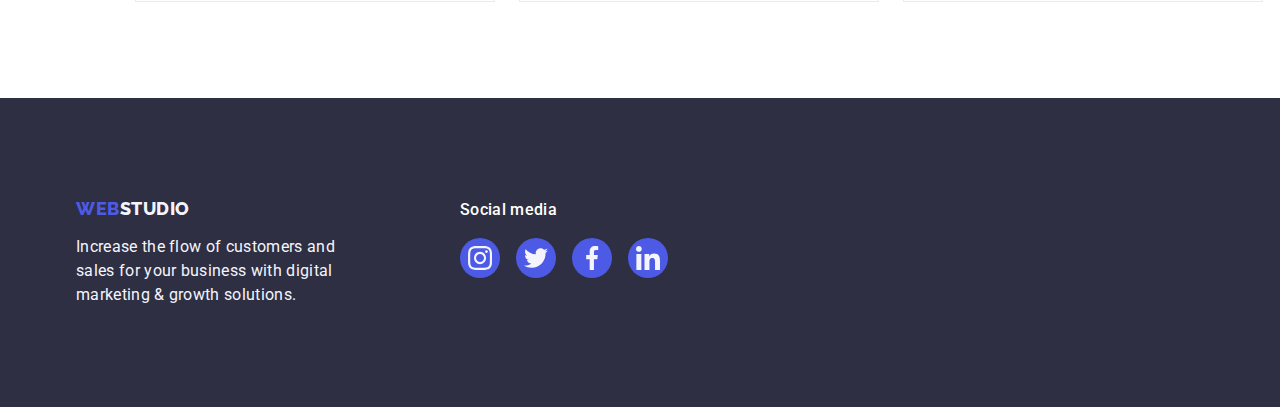
==== commit 437f1931: "update styles.css" ====
--- a/portfolio.html
+++ b/portfolio.html
@@ -55,7 +55,7 @@
             <ul class="card-set list">
                 <li class="card-set-item">
                     <a href="" class="link portfolio-item">   
-                               <div class="portfolio-thumb">               
+                               <div class="portfolio-overlay">               
                                 
                                 <img src="./images/portfolio/project-card1.jpg" alt="Banking App" width="360" height="300">                        
                             
@@ -75,7 +75,7 @@
 
                 <li class="card-set-item">
                     <a href="" class="link portfolio-item"> 
-                        <div class="portfolio-thumb">
+                        <div class="portfolio-overlay">
                         
                             <img src="./images/portfolio/project-card2.jpg" alt="Cashless Payment" width="360" height="300">
                        
@@ -96,7 +96,7 @@
 
                 <li class="card-set-item">
                     <a href="" class="link portfolio-item">  
-                        <div class="portfolio-thumb">
+                        <div class="portfolio-overlay">
                         
                             <img src="./images/portfolio/project-card3.jpg" alt="Meditation App" width="360" height="300">
                             
@@ -117,7 +117,7 @@
 
                 <li class="card-set-item">
                     <a href="" class="link portfolio-item">
-                        <div class="portfolio-thumb">
+                        <div class="portfolio-overlay">
                         
                             <img src="./images/portfolio/project-card4.jpg" alt="Taxi Service" width="360" height="300">
                        
@@ -139,7 +139,7 @@
 
                 <li class="card-set-item">
                     <a href="" class="link portfolio-item">   
-                        <div class="portfolio-thumb">
+                        <div class="portfolio-overlay">
 
                         <img src="./images/portfolio/project-card5.jpg" alt="Screen Illustrations" width="360" height="300">
                            
@@ -161,7 +161,7 @@
 
                 <li class="card-set-item">
                     <a href="" class="link portfolio-item">
-                        <div class="portfolio-thumb">
+                        <div class="portfolio-overlay">
                         
                             <img src="./images/portfolio/project-card6.jpg" alt="Online Courses" width="360" height="300">
                         
@@ -183,7 +183,7 @@
 
                 <li class="card-set-item">
                     <a href="" class="link portfolio-item">
-                        <div class="portfolio-thumb">
+                        <div class="portfolio-overlay">
                             <img src="./images/portfolio/project-card7.jpg" alt="Instagram Stories Concept" width="360" height="300">
                             
                         <div class="product-description">
@@ -204,7 +204,7 @@
 
                 <li class="card-set-item">
                     <a href="" class="link portfolio-item">
-                        <div class="portfolio-thumb">
+                        <div class="portfolio-overlay">
                         
                             <img src="./images/portfolio/project-card8.jpg" alt="Organic Food" width="360" height="300">
                            
@@ -226,7 +226,7 @@
 
                 <li class="card-set-item">
                     <a href="" class="link portfolio-item">
-                        <div class="portfolio-thumb">
+                        <div class="portfolio-overlay">
                          
                             <img src="./images/portfolio/project-card9.jpg" alt="Fresh Coffee" width="360" height="300">
                             
--- a/css/styles.css
+++ b/css/styles.css
@@ -15,6 +15,8 @@
         --color-icon: #afb1b8;
         --items: 3;
         --indent: 24px;
+        --duration: 250ms;
+        --function: cubic-bezier(0.4, 0, 0.2, 1);
 }
 
 body {
@@ -101,7 +103,10 @@
     width: 100%;
     height: 100%;
     background-color: var(--color-iris);
-}
+
+    transition: background-color var(--duration) var(--function);   
+ }
+
 .icon-set {
     display: flex;
     justify-content: center;
@@ -150,6 +155,9 @@
     
     color: var(--color-white);
     background-color: var(--color-iris);
+
+    transition: background-color var(--duration) var(--function); 
+
 }
 
 .button.secondary {
@@ -158,6 +166,12 @@
 
     background-color: var(--color-cloud);
     border: 1px solid var(--color-cornflower);
+
+    transition: color var(--duration) var(--function); 
+    transition: background-color var(--duration) var(--function); 
+    transition: border var(--duration) var(--function); 
+    transition: box-shadow var(--duration) var(--function); 
+
 }
 
 .button.primary:hover,
@@ -238,6 +252,7 @@
 .header-brand {
     
     color: var(--color-navy-blue);
+    transition: color var(--duration) var(--function); 
 }
 
 .header-brand:hover,
@@ -258,6 +273,7 @@
 }
 
 .site-menu .menu {
+    position: relative;
     display: block;
     padding: 24px 0;
    
@@ -267,19 +283,29 @@
     letter-spacing: 0.02em; 
 
     color: var(--color-navy-blue);
+
+    transition: color var(--duration) var(--function); 
 }
 
 .site-menu .menu:hover,
 .site-menu .menu:focus
 {
     color:var(--color-ocean);
+
 }
 
 .site-menu .current-page {
     color: var(--color-iris);
-}
-
+ 
+}
+.site-menu .current-link {
+    position: relative;
+ 
+}
 .site-menu .current-link::after {
+    position: absolute;
+    left: 0;
+    bottom: 0;
     display: block;  
     content: "";
     width: 100%;
@@ -288,6 +314,25 @@
     border-radius: 2px;
 }
 
+.site-menu .menu::after {
+    position: absolute;
+    left: 0;
+    bottom: 0;
+    display: block;  
+    content: "";
+    width: 100%;
+    height: 4px;
+   transform: scaleX(0);
+
+    background-color: var(--color-ocean);    
+    border-radius: 2px;
+
+    transition: transform var(--duration) var(--function); 
+}  
+.site-menu .menu:hover::after{
+    transform: scaleX(1);
+}
+
 .adress{
     display: flex;
     font-style: normal;   
@@ -307,6 +352,8 @@
     letter-spacing: 0.02em;
 
     color: var(--color-slate);
+
+    transition: color var(--duration) var(--function); 
 }
 
 .adress-list .contact:hover,
@@ -335,7 +382,6 @@
 */
 
 .hero {
-    position: relative;
     max-width: 1440px;
     min-height: 600px;
     padding-top: 188px;
@@ -451,6 +497,9 @@
     border-radius: 4px;
 
     color: var(--color-icon);
+
+    transition: color var(--duration) var(--function); 
+    transition: border-color var(--duration) var(--function); 
 }
 
 .link-customers:hover,
@@ -469,7 +518,7 @@
 }
 
 .icon-customers {
- fill: currentColor;
+ fill: currentColor; 
 }
 
 /**
@@ -500,6 +549,7 @@
 
 .footer-brand{
     color: var(--color-cloud);
+    transition: color var(--duration) var(--function); 
 }
 
 .footer-brand:hover,
@@ -556,14 +606,10 @@
 
 .portfolio-item {
     display: block; 
-}
-.portfolio-thumb {
-   position: relative;
-}
-
-.portfolio-thumb:hover::before {
-    opacity: 1;
- }
+    transition: box-shadow var(--duration) var(--function); 
+}
+
+
 .portfolio-item:hover,
 .portfolio-item:focus {
     box-shadow: 0px 1px 6px rgba(46, 47, 66, 0.08),
@@ -571,28 +617,49 @@
         0px 2px 1px rgba(46, 47, 66, 0.08);
 }
 
+
+.portfolio-card {
+    padding: 32px 16px;
+    border: 1px solid var(--color-cornflower);
+    border-top: none;
+}
+
+.portfolio-overlay {
+   position: relative;
+   width: 100%;
+   height: 100%;
+   overflow: hidden;   
+}
 .product-description {
     position: absolute;
     top: 0;
     left: 0;
     width: 100%;
     height: 100%;
-    opacity: 0;
     background-color: var(--color-iris);
+    transform: translateY(100%);
+
+    transition: transform var(--duration) var(--function); 
+    
+}
+
+.card-set-item:hover .product-description
+{
+    transform: translateY(0);
+    
  }
-.product-description:hover {
-    opacity: 1; 
-}
-.portfolio-thumb {
-   position: relative;
-}
-
-
-.portfolio-card {
-    padding: 32px 16px;
-    border: 1px solid var(--color-cornflower);
-    border-top: none;
-}
+
+.product-description > p {
+    padding: 40px 32px;
+
+    font-size: 16px;
+    line-height: 1.5;
+    letter-spacing: 0.02em;  
+   
+    color: var(--color-cloud);
+ 
+   
+ }
 
 .portfolio-title {
     font-weight: 500;
@@ -622,11 +689,15 @@
   position: fixed;
   top: 0;
   left: 0;
+  opacity: 1;
+
   width: 100%;
   height: 100%;
+
   background-color: linear-gradient(rgba(46, 47, 66, 0.7), rgba(46, 47, 66, 0.7));
-outline: 1px solid red;
-
+ 
+  transition: opacity var(--duration) var(--function);
+ 
 }
 
 .backdrop.is-hidden {
@@ -636,18 +707,25 @@
 
 .modal{
     position: absolute;
-    /*top: 50%;
-    left: 50%;*/
-    top: 88px;
-    left: 516px;
-    
-   /* transform: translate(-50%, -50%);*/
-    width: 408px;
-    height: 576px;
-    
-    background: #FCFCFC;
+    top: 50%;
+    left: 50%;   
+    opacity: 1; 
+  
+    min-width: 408px;
+    min-height: 576px;
+   
+    background-color: var(--color-dairy);
     box-shadow: 0px 1px 1px rgba(0, 0, 0, 0.14), 0px 1px 3px rgba(0, 0, 0, 0.12), 0px 2px 1px rgba(0, 0, 0, 0.2);
-        border-radius: 4px;
+    border-radius: 4px;
+
+    transform: translate(-50%, -50%) scale(1);
+    transition: transform var(--duration) var(--function),
+                  opacity var(--duration) var(--function);
+} 
+
+.backdrop.is-hidden .modal {
+    transform: translate(-50%, -50%) scale(0.9);
+    opacity: 0;
 } 
 
 .btn-close {
